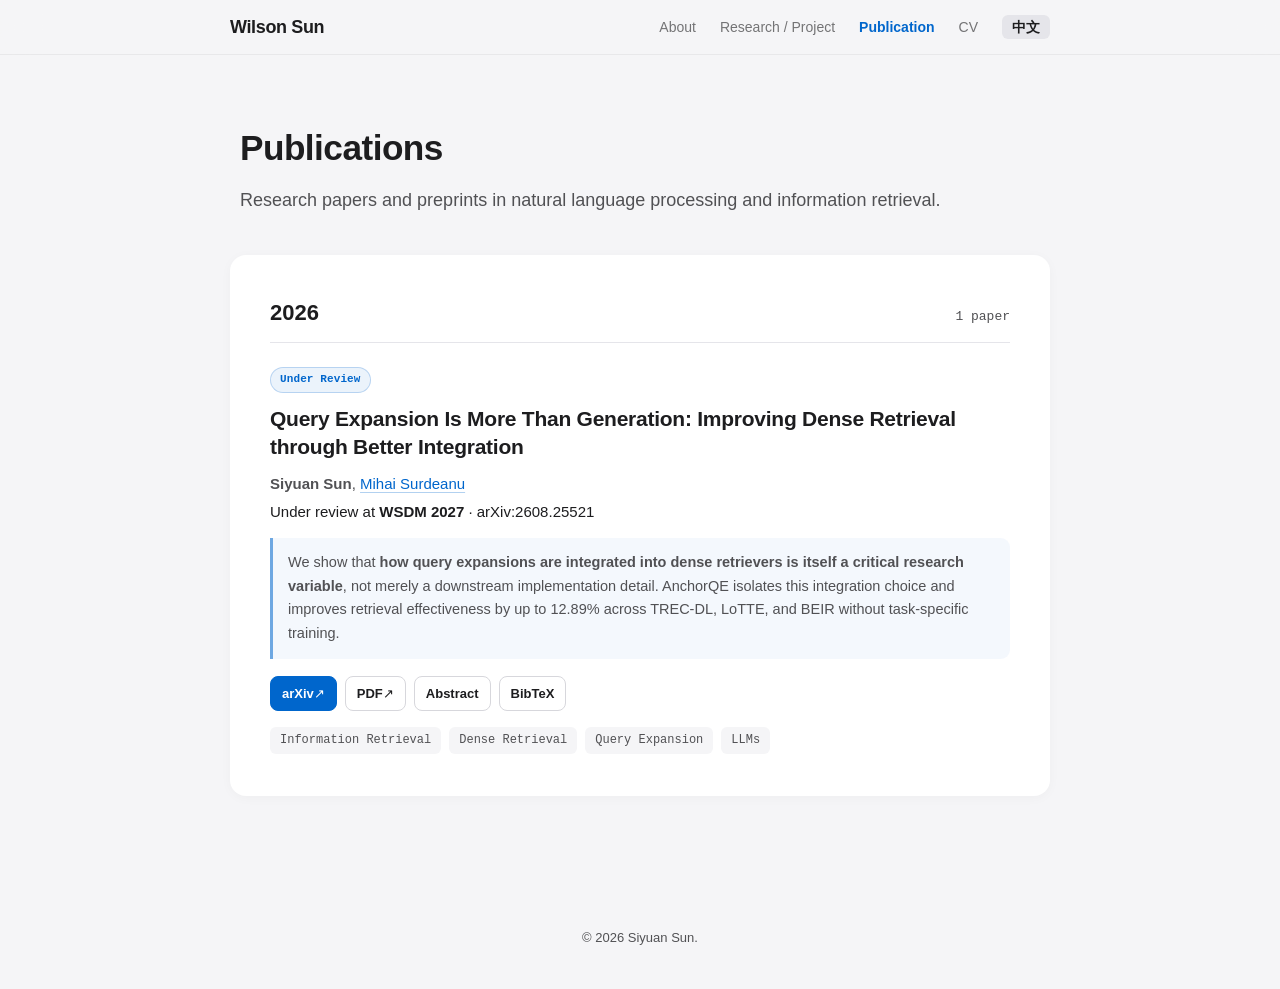
==== publications.html @ 4108d0d4 "Fix relocated asset paths and ignore local AI agent files" ====
<!DOCTYPE html>
<html lang="en">
<head>
    <meta charset="UTF-8">
    <meta name="viewport" content="width=device-width, initial-scale=1.0">
    <meta name="description" content="Publications and preprints by Siyuan (Wilson) Sun in natural language processing and information retrieval.">
    <title>Wilson Sun - Publications</title>
    <link rel="stylesheet" href="styles.css">
</head>
<body>

    <nav class="navbar">
        <div class="nav-container">
            <a href="index.html" class="logo">Wilson Sun</a>
            <ul class="nav-links">
                <li><a href="index.html"><span class="en">About</span><span class="zh">关于</span></a></li>
                <li><a href="research.html"><span class="en">Research / Project</span><span class="zh">科研与项目</span></a></li>
                <li><a href="publications.html" class="active"><span class="en">Publication</span><span class="zh">论文产出</span></a></li>
                <li><a href="assets/cv.pdf" target="_blank" rel="noopener noreferrer"><span class="en">CV</span><span class="zh">简历</span></a></li>
                <li><a href="#" id="lang-toggle" class="lang-toggle">中文</a></li>
            </ul>
        </div>
    </nav>

    <main class="container">
        <header class="academic-header publication-header">
            <h1 class="name-title">
                <span class="en">Publications</span><span class="zh">论文产出</span>
            </h1>
            <p class="affiliation">
                <span class="en">Research papers and preprints in natural language processing and information retrieval.</span>
                <span class="zh">自然语言处理与信息检索方向的研究论文与预印本。</span>
            </p>
        </header>

        <section class="content-block publication-section" aria-labelledby="publications-2026">
            <h2 class="block-title publication-year-title" id="publications-2026">
                <span>2026</span>
                <span class="publication-count">
                    <span class="en">1 paper</span><span class="zh">1 篇论文</span>
                </span>
            </h2>

            <div class="block-content publication-list">
                <article class="publication-entry">
                    <div class="publication-badges" aria-label="Publication status">
                        <span class="publication-badge publication-badge-review">
                            <span class="en">Under Review</span><span class="zh">审稿中</span>
                        </span>
                    </div>

                    <h3 class="publication-title">
                        <a href="https://arxiv.org/abs/2608.25521" target="_blank" rel="noopener noreferrer">
                            Query Expansion Is More Than Generation: Improving Dense Retrieval through Better Integration
                        </a>
                    </h3>

                    <p class="publication-authors">
                        <strong>Siyuan Sun</strong>,
                        <a href="https://surdeanu.cs.arizona.edu/mihai/" target="_blank" rel="noopener noreferrer">Mihai Surdeanu</a>
                    </p>

                    <p class="publication-venue">
                        <span class="en">Under review at <strong>WSDM 2027</strong> · arXiv:2608.25521</span>
                        <span class="zh">投稿至 <strong>WSDM 2027</strong>，审稿中 · arXiv:2608.25521</span>
                    </p>

                    <p class="publication-highlight">
                        <span class="en">We show that <strong>how query expansions are integrated into dense retrievers is itself a critical research variable</strong>, not merely a downstream implementation detail. AnchorQE isolates this integration choice and improves retrieval effectiveness by up to 12.89% across TREC-DL, LoTTE, and BEIR without task-specific training.</span>
                        <span class="zh">我们表明，<strong>查询扩展如何被整合进稠密检索器，本身就是一个关键的研究变量</strong>，而不仅仅是生成之后的实现细节。AnchorQE 将这一 integration choice 单独建模，在无需任务特定训练的情况下，于 TREC-DL、LoTTE 与 BEIR 上最高提升 12.89% 的检索有效性。</span>
                    </p>

                    <div class="publication-actions" aria-label="Publication resources">
                        <a class="publication-action publication-action-primary" href="https://arxiv.org/abs/2608.25521" target="_blank" rel="noopener noreferrer" aria-label="Open the arXiv abstract page">
                            arXiv <span aria-hidden="true">↗</span>
                        </a>
                        <a class="publication-action" href="https://arxiv.org/pdf/2608.25521" target="_blank" rel="noopener noreferrer" aria-label="Open the paper PDF">
                            PDF <span aria-hidden="true">↗</span>
                        </a>
                        <button class="publication-action publication-toggle" type="button" data-panel-target="abstract-anchorqe" aria-controls="abstract-anchorqe" aria-expanded="false">
                            <span class="en">Abstract</span><span class="zh">摘要</span>
                        </button>
                        <button class="publication-action publication-toggle" type="button" data-panel-target="bibtex-anchorqe" aria-controls="bibtex-anchorqe" aria-expanded="false">
                            BibTeX
                        </button>
                    </div>

                    <div class="publication-panel" id="abstract-anchorqe" hidden>
                        <h4><span class="en">Abstract</span><span class="zh">摘要</span></h4>
                        <p>
                            <span class="en">Large language models (LLMs) can generate query expansions without task-specific training, yet the same expansions often make a frozen dense retriever worse. We identify an underexplored factor: prior work has often focused on what text is generated, while how generated text is incorporated into dense retrievers has received less systematic attention. By holding generated expansions fixed, we show that performance degradation can often be attributed to the integration method itself. We introduce AnchorQE, a training-free method that separately encodes the original query and its expansion before interpolating them. The interpolation factor is estimated using an unsupervised online strategy that operates over a small part of the unlabeled test stream. Intuitively, our strategy assigns high expansion trust only when expansions are both retrieval-strong and consistent with the original query's retrieved evidence. We show that AnchorQE improves retrieval effectiveness by up to 12.89% when compared to widely-used expansion-only or text-level concatenation baselines across TREC-DL, LoTTE, and BEIR. Further, we show that our online strategy to estimate the interpolation factor outperforms a fixed weight tuned on a development partition by up to 3.81%.</span>
                            <span class="zh">大语言模型（LLM）无需任务特定训练即可生成查询扩展，但相同的扩展文本往往会降低冻结稠密检索器的效果。我们指出了一个尚未被充分研究的因素：既有工作通常关注生成了什么文本，而对生成文本如何接入稠密检索器缺少系统性分析。通过固定生成的扩展内容，我们发现性能下降往往源于整合方式本身。为此，我们提出 AnchorQE：一种无需训练的方法，先分别编码原始查询与扩展，再对二者进行插值。插值系数由无监督在线策略估计，该策略仅使用一小部分无标签测试流；只有当扩展既具备较强检索能力，又与原始查询检索到的证据一致时，系统才会赋予其较高权重。与常用的仅扩展输入或文本级拼接基线相比，AnchorQE 在 TREC-DL、LoTTE 和 BEIR 上的检索有效性最高提升 12.89%；其在线权重估计策略也比在开发集上调优的固定权重最高提升 3.81%。</span>
                        </p>
                    </div>

                    <div class="publication-panel publication-bibtex-panel" id="bibtex-anchorqe" hidden>
                        <div class="publication-panel-heading">
                            <h4>BibTeX</h4>
                            <button class="copy-bibtex" type="button" data-copy-target="bibtex-anchorqe-code" aria-live="polite">
                                <span class="en">Copy</span><span class="zh">复制</span>
                            </button>
                        </div>
                        <pre><code id="bibtex-anchorqe-code">@misc{sun2026queryexpansion,
  title         = {Query Expansion Is More Than Generation: Improving Dense Retrieval through Better Integration},
  author        = {Sun, Siyuan and Surdeanu, Mihai},
  year          = {2026},
  eprint        = {2608.25521},
  archivePrefix = {arXiv},
  primaryClass  = {cs.IR},
  url           = {https://arxiv.org/abs/2608.25521}
}</code></pre>
                    </div>

                    <div class="tags publication-tags" aria-label="Research topics">
                        <span>Information Retrieval</span>
                        <span>Dense Retrieval</span>
                        <span>Query Expansion</span>
                        <span>LLMs</span>
                    </div>
                </article>
            </div>
        </section>
    </main>

    <footer class="footer"><p>© 2026 Siyuan Sun.</p></footer>
    <script src="script.js"></script>
</body>
</html>
---- styles.css ----
:root {
    --bg-color: #f5f5f7;
    --text-primary: #1d1d1f;
    --text-secondary: #515154;
    --accent-blue: #0066cc;
    --card-bg: #ffffff;
    --font-stack: -apple-system, BlinkMacSystemFont, "SF Pro Text", "Segoe UI", Roboto, Helvetica, Arial, sans-serif;
}

* { margin: 0; padding: 0; box-sizing: border-box; }

body {
    font-family: var(--font-stack);
    background-color: var(--bg-color);
    color: var(--text-primary);
    line-height: 1.6;
    font-weight: 400;
    -webkit-font-smoothing: antialiased;
}

/* 导航栏 */
.navbar {
    position: fixed; top: 0; width: 100%;
    background: rgba(245, 245, 247, 0.8);
    backdrop-filter: saturate(180%) blur(20px);
    -webkit-backdrop-filter: saturate(180%) blur(20px);
    border-bottom: 1px solid rgba(0, 0, 0, 0.05);
    z-index: 1000;
}
.nav-container {
    max-width: 860px;
    margin: 0 auto; padding: 0 20px;
    height: 54px; display: flex; justify-content: space-between; align-items: center;
}
.logo { text-decoration: none; color: var(--text-primary); font-weight: 600; font-size: 18px; letter-spacing: -0.02em;}
.nav-links { list-style: none; display: flex; gap: 24px; align-items: center; }
.nav-links a { text-decoration: none; color: var(--text-primary); font-size: 14px; opacity: 0.6; transition: all 0.2s; }
.nav-links a:hover { opacity: 1; }

/* 当前页面的导航高亮 */
.nav-links a.active {
    opacity: 1;
    font-weight: 600;
    color: var(--accent-blue);
}

.container { max-width: 860px; margin: 0 auto; padding: 120px 20px 60px; }

/* 学术表头 */
.academic-header { margin-bottom: 40px; padding: 0 10px; }
.name-title { font-size: 42px; font-weight: 700; letter-spacing: -0.015em; margin-bottom: 8px; }
.affiliation { font-size: 18px; color: var(--text-secondary); margin-bottom: 16px; }
.quick-links { font-size: 15px; color: var(--text-secondary); }
.quick-links a { color: var(--accent-blue); text-decoration: none; margin: 0 4px; }
.quick-links a:hover { text-decoration: underline; }

/* 等宽内容块 */
.content-block {
    background-color: var(--card-bg);
    border-radius: 16px; padding: 40px; margin-bottom: 32px;
    box-shadow: 0 2px 12px rgba(0,0,0,0.03); width: 100%;
}
/* 修改后的超链接样式 */
.content-block a { 
    color: var(--accent-blue); 
    text-decoration: underline; /* 默认显示下划线，明确告知这是链接 */
    text-decoration-color: rgba(0, 102, 204, 0.3); /* 降低下划线透明度，不喧宾夺主 */
    text-underline-offset: 3px; /* 让下划线稍微往下沉，避免切断英文字母的尾巴 (如 g, p, y) */
    margin: 0 4px; 
    transition: text-decoration-color 0.2s ease; /* 添加平滑过渡动画 */
}

.content-block a:hover { 
    text-decoration-color: var(--accent-blue); /* 鼠标悬停时下划线变实，增加交互反馈 */
}
.block-title { font-size: 22px; font-weight: 600; margin-bottom: 24px; border-bottom: 1px solid #e5e5ea; padding-bottom: 12px; }
.block-content p { font-size: 16px; color: var(--text-secondary); }

/* 项目与论文条目 */
/* .item { margin-bottom: 32px; } */
.item {
    margin-bottom: 28px;
    padding-bottom: 28px;
    /* 关键：在每个项目的底部画一条 1像素宽、虚线、带透明度的黑色边框 */
    border-bottom: 1px dashed rgba(0, 0, 0, 0.1); 
}
.item:last-child { margin-bottom: 0; border-bottom: none; }
.item-header { display: flex; justify-content: space-between; align-items: center; margin-bottom: 8px; }
.item-header h3 { font-size: 18px; font-weight: 600; }
.item-header h4 { font-size: 18px; font-weight: 500; margin-top: 4px}
/* 链接组内部紧凑排列 */
.item-links-group {
    display: flex;
    gap: 3px; /* 控制 [Report] 和 [Code] 之间的精确间距 */
}

/* 移除之前可能存在的 margin-left */
.item-link {
    font-size: 14px;
    color: var(--accent-blue);
    opacity: 0.87;
    text-decoration: none !important;
    margin: 0; /* 清除默认边距 */
}
.item-link:hover { opacity: 1; text-decoration: none !important; }
.item-desc { margin-bottom: 12px !important; }

.sub-task {
    margin-left: 20px;
    padding-left: 20px;
    border-left: 2px solid #e5e5ea;
    margin-top: 15px;
}

.tags { display: flex; flex-wrap: wrap; gap: 8px; }
.tags span { background-color: var(--bg-color); color: var(--text-secondary); padding: 4px 10px; border-radius: 6px; font-size: 12px; font-family: monospace; }

.paper-title { font-size: 17px; font-weight: 600; margin-bottom: 6px; }
.paper-authors { font-size: 15px; color: var(--text-secondary); margin-bottom: 4px; }
.paper-venue { font-size: 15px; font-weight: 500; color: #1d1d1f; margin-bottom: 8px; }
.paper-links a { font-size: 14px; color: var(--accent-blue); text-decoration: none; margin-right: 12px; }
.paper-links a:hover { text-decoration: underline; }

.footer { text-align: center; padding: 40px 20px; font-size: 13px; color: var(--text-secondary); }

/* Outline profile icons above the copyright */
.footer-links {
    display: flex;
    justify-content: center;
    align-items: center;
    flex-wrap: wrap;
    gap: 12px;
    margin-bottom: 18px;
}

.footer-links .footer-icon {
    display: inline-flex;
    align-items: center;
    justify-content: center;
    flex: 0 0 44px;
    width: 44px;
    height: 44px;
    margin: 0;
    padding: 0;
    border: 1px solid #d1d1d6;
    border-radius: 12px;
    background: transparent;
    color: #6e6e73;
    line-height: 1;
    text-decoration: none;
    -webkit-tap-highlight-color: transparent;
    transition: color 0.18s ease, border-color 0.18s ease,
                background-color 0.18s ease, transform 0.18s ease;
}

.footer-icon svg {
    display: block;
    flex: none;
    width: 22px;
    height: 22px;
}

@media (hover: hover) {
    .footer-links .footer-icon:hover {
        color: var(--text-primary);
        border-color: #aaaab0;
        background: rgba(29, 29, 31, 0.035);
        transform: translateY(-1px);
    }
}

.footer-links .footer-icon:focus-visible {
    color: var(--text-primary);
    border-color: #aaaab0;
    outline: 2px solid var(--text-secondary);
    outline-offset: 4px;
}

.footer-links .footer-icon:active {
    background: rgba(29, 29, 31, 0.065);
    transform: translateY(0);
}

@media (prefers-reduced-motion: reduce) {
    .footer-links .footer-icon {
        transition: none;
    }

    .footer-links .footer-icon:hover {
        transform: none;
    }
}


/* =========================================
   双语切换逻辑 (默认显示英文 EN)
   ========================================= */
.zh { display: none; } /* 默认隐藏中文 */

/* 当 body 拥有 lang-zh 类时，反转显示逻辑 */
body.lang-zh .en { display: none; }
body.lang-zh .zh { display: inline; }

.lang-toggle { 
    font-weight: 600 !important; 
    color: var(--text-primary) !important; 
    background: #e5e5ea; padding: 4px 10px; border-radius: 6px; opacity: 1 !important;
}
.lang-toggle:hover { background: #d1d1d6; }

.zh, .en { animation: textFadeIn 0.3s ease forwards; }
@keyframes textFadeIn {
    0% { opacity: 0; transform: translateY(2px); }
    100% { opacity: 1; transform: translateY(0); }
}

/* 仅在移动端屏幕（宽度 <= 768px）生效，桌面端保持原样 */
/* 仅在移动端屏幕（宽度 <= 768px）生效，桌面端保持原样 */
@media (max-width: 768px) {
    /* 1. 重新调整主容器，分上下两层布局 */
    .nav-container {
        position: relative;      /* 核心：为语言按钮的绝对定位提供参考系 */
        display: flex;
        flex-direction: column;  /* 垂直排布：Logo在上，菜单在下 */
        height: auto;
        padding: 12px 20px;
    }

    /* 2. 第一行：Logo 靠左显示 */
    .logo {
        align-self: flex-start;  
    }

    /* 3. 第二行：导航菜单居中显示 */
    .nav-links {
        width: 100%;
        display: flex;
        justify-content: center; /* 核心：让所有导航链接居中对齐 */
        flex-wrap: wrap;         /* 如果屏幕太窄允许换行，以免拥挤 */
        gap: 16px;
        padding-top: 16px;       /* 与第一行的 Logo 拉开呼吸感间距 */
    }

    /* 4. 第一行右侧：将“中文/En”按钮提取到右上角 */
    /* 由于它是 <ul> 里的最后一个 <li>，我们可以通过 :last-child 选中它 */
    .nav-links li:last-child {
        position: absolute;
        top: 12px;               /* 与 .nav-container 的 top padding 保持一致 */
        right: 20px;             /* 与 .nav-container 的 right padding 保持一致 */
        margin: 0;
    }
}

/* --- 个人信息区域布局 --- */
.header-flex {
    display: flex;
    align-items: center; /* 垂直居中对齐 */
    gap: 40px;           /* 照片和文字之间的间距 */
    margin-bottom: 40px;
}

/* --- 圆角矩形照片样式 --- */
.profile-photo img {
    width: 180px;         /* 宽度：学术主页建议 160px - 200px 之间 */
    height: 180px;        /* 高度：设为相同则为正方形，不同则为长方形 */
    object-fit: cover;    /* 核心属性：确保图片裁切时不拉伸变形 */
    
    /* 风格关键：圆角矩形 */
    border-radius: 16px;  /* 16px 的圆角看起来非常现代且稳重 */
    
    /* 装饰效果 */
    box-shadow: 0 4px 20px rgba(0, 0, 0, 0.08); /* 柔和的阴影 */
    border: 1px solid rgba(0, 0, 0, 0.05);      /* 极淡的边框，防止白底照片消失 */
    transition: transform 0.3s ease;            /* 鼠标悬停动画（可选） */
}

/* 鼠标悬停时微动，增加交互感 */
.profile-photo img:hover {
    transform: translateY(-5px);
}

/* --- 文字内容微调 --- */
.header-text {
    flex: 1;
}

.name-title {
    margin-top: 0;
    margin-bottom: 10px;
    font-size: 2.2rem;
}

.affiliation {
    margin-bottom: 15px;
    line-height: 1.6;
}

/* --- 移动端响应式适配 --- */
@media (max-width: 768px) {
    .header-flex {
        flex-direction: column; /* 手机端改为上下排列 */
        text-align: center;      /* 文字居中 */
        gap: 20px;
    }

    .profile-photo img {
        width: 150px;           /* 手机端稍微缩小照片 */
        height: 150px;
    }
}

/* =========================================
   时间线 / 经历列表布局 (终极 CSS Grid 强力对齐版)
   ========================================= */
.timeline-item {
    margin-bottom: 28px;
    padding-bottom: 28px;
    border-bottom: 1px dashed rgba(0, 0, 0, 0.1);
}

.timeline-item:last-child {
    margin-bottom: 0;
    padding-bottom: 0;
    border-bottom: none;
}

/* 核心：使用 Grid 布局，强制分为左右两列 */
.timeline-row {
    display: grid;
    /* 1fr 代表左侧占满剩余空间，auto 代表右侧仅根据内容自适应宽度 */
    grid-template-columns: 1fr auto; 
    column-gap: 20px;      /* 左右两列的间距，防止文字贴在一起 */
    align-items: baseline; /* 保证左右两边的文字在同一条水平线上 */
}

/* 第一行的间距 */
.timeline-header {
    margin-bottom: 4px; 
}

/* 第二行的间距 */
.timeline-sub {
    margin-bottom: 12px; 
}

/* --- 文字样式定义 --- */
.timeline-title {
    font-size: 18px;
    font-weight: 600;
    color: var(--text-primary);
    margin: 0;
}

.timeline-org {
    font-size: 16px;
    font-weight: 500;
    color: var(--accent-blue);
    margin: 0;
}

/* 时间和地点统一样式，被 Grid 强制锁定在右侧 */
.timeline-date, .timeline-location {
    font-size: 14px;
    color: var(--text-secondary);
    font-family: monospace;
    text-align: right;
    white-space: nowrap; /* 强制不换行 */
}

.timeline-details {
    list-style-type: disc;
    padding-left: 20px;
    margin: 0;
}

.timeline-details li {
    font-size: 15px;
    color: var(--text-secondary);
    margin-bottom: 6px;
    line-height: 1.6;
}

/* 移动端响应式适配 */
@media (max-width: 600px) {
    .timeline-row {
        grid-template-columns: 1fr; /* 手机端变成单列 */
        row-gap: 4px; /* 上下间距 */
    }
    .timeline-date, .timeline-location {
        text-align: left; /* 手机端时间地点靠左 */
        font-size: 13px;
        color: #8e8e93; /* 手机端颜色稍微调淡一点，区分层级 */
    }
    .timeline-sub {
        margin-top: 8px;
    }
}
/* =========================================
   Publications page
   ========================================= */
.publication-header .affiliation {
    max-width: 720px;
}

.publication-year-title {
    display: flex;
    justify-content: space-between;
    align-items: baseline;
    gap: 20px;
}

.publication-count {
    color: var(--text-secondary);
    font-family: monospace;
    font-size: 13px;
    font-weight: 400;
    white-space: nowrap;
}

.publication-list {
    width: 100%;
}

.publication-entry {
    padding-bottom: 2px;
}

.publication-badges {
    display: flex;
    flex-wrap: wrap;
    gap: 8px;
    margin-bottom: 12px;
}

.publication-badge {
    display: inline-flex;
    align-items: center;
    min-height: 25px;
    padding: 3px 9px;
    border: 1px solid #e1e1e6;
    border-radius: 999px;
    background: var(--bg-color);
    color: var(--text-secondary);
    font-family: monospace;
    font-size: 11px;
    font-weight: 600;
    letter-spacing: 0.01em;
}

.publication-badge-review {
    border-color: rgba(0, 102, 204, 0.22);
    background: rgba(0, 102, 204, 0.08);
    color: var(--accent-blue);
}

.publication-title {
    max-width: 740px;
    margin: 0 0 10px;
    font-size: 21px;
    font-weight: 650;
    letter-spacing: -0.012em;
    line-height: 1.35;
}

.content-block .publication-title a {
    margin: 0;
    color: var(--text-primary);
    text-decoration: none;
}

.content-block .publication-title a:hover {
    color: var(--accent-blue);
    text-decoration: underline;
    text-decoration-color: rgba(0, 102, 204, 0.35);
    text-underline-offset: 4px;
}

.block-content .publication-authors {
    margin-bottom: 4px;
    color: var(--text-secondary);
    font-size: 15px;
}

.content-block .publication-authors a {
    margin: 0;
}

.block-content .publication-venue {
    margin-bottom: 14px;
    color: var(--text-primary);
    font-size: 15px;
    font-weight: 500;
}

.block-content .publication-highlight {
    margin: 0;
    padding: 13px 15px;
    border-left: 3px solid rgba(0, 102, 204, 0.55);
    border-radius: 0 9px 9px 0;
    background: rgba(0, 102, 204, 0.045);
    color: var(--text-secondary);
    font-size: 14.5px;
    line-height: 1.65;
}

.publication-actions {
    display: flex;
    flex-wrap: wrap;
    gap: 8px;
    margin-top: 17px;
}

.content-block .publication-action,
.publication-action {
    appearance: none;
    display: inline-flex;
    align-items: center;
    justify-content: center;
    min-height: 35px;
    margin: 0;
    padding: 7px 11px;
    border: 1px solid #d7d7dc;
    border-radius: 8px;
    background: #ffffff;
    color: var(--text-primary);
    font-family: var(--font-stack);
    font-size: 13px;
    font-weight: 550;
    line-height: 1;
    text-decoration: none;
    text-decoration-color: transparent;
    cursor: pointer;
    transition: border-color 0.18s ease, background-color 0.18s ease, color 0.18s ease, transform 0.18s ease;
}

.content-block .publication-action:hover,
.publication-action:hover {
    border-color: #b8b8bd;
    background: var(--bg-color);
    color: var(--accent-blue);
    text-decoration: none;
    transform: translateY(-1px);
}

.content-block .publication-action-primary {
    border-color: var(--accent-blue);
    background: var(--accent-blue);
    color: #ffffff;
}

.content-block .publication-action-primary:hover {
    border-color: #0055ad;
    background: #0055ad;
    color: #ffffff;
}

.publication-toggle[aria-expanded="true"] {
    border-color: rgba(0, 102, 204, 0.45);
    background: rgba(0, 102, 204, 0.08);
    color: var(--accent-blue);
}

.publication-panel {
    margin-top: 14px;
    padding: 18px;
    border: 1px solid #e3e3e8;
    border-radius: 11px;
    background: var(--bg-color);
}

.publication-panel[hidden] {
    display: none !important;
}

.publication-panel h4 {
    margin-bottom: 8px;
    color: var(--text-primary);
    font-size: 15px;
    font-weight: 650;
}

.block-content .publication-panel p {
    color: var(--text-secondary);
    font-size: 14px;
    line-height: 1.72;
}

.publication-panel-heading {
    display: flex;
    align-items: center;
    justify-content: space-between;
    gap: 16px;
    margin-bottom: 10px;
}

.publication-panel-heading h4 {
    margin-bottom: 0;
}

.copy-bibtex {
    appearance: none;
    min-width: 64px;
    padding: 5px 9px;
    border: 1px solid #d1d1d6;
    border-radius: 7px;
    background: #ffffff;
    color: var(--text-primary);
    font-family: var(--font-stack);
    font-size: 12px;
    font-weight: 550;
    cursor: pointer;
    transition: border-color 0.18s ease, color 0.18s ease, background-color 0.18s ease;
}

.copy-bibtex:hover {
    border-color: var(--accent-blue);
    color: var(--accent-blue);
    background: rgba(0, 102, 204, 0.04);
}

.publication-bibtex-panel pre {
    max-width: 100%;
    overflow-x: auto;
    padding: 15px;
    border: 1px solid rgba(0, 0, 0, 0.06);
    border-radius: 8px;
    background: #ffffff;
    color: var(--text-primary);
    font-family: ui-monospace, SFMono-Regular, Menlo, Monaco, Consolas, "Liberation Mono", monospace;
    font-size: 12.5px;
    line-height: 1.6;
    white-space: pre;
}

.publication-tags {
    margin-top: 16px;
}

@media (max-width: 600px) {
    .publication-section {
        padding: 26px 20px;
    }

    .publication-year-title {
        gap: 12px;
    }

    .publication-title {
        font-size: 18px;
    }

    .block-content .publication-highlight {
        padding: 12px 13px;
        font-size: 14px;
    }

    .publication-actions {
        display: grid;
        grid-template-columns: repeat(2, minmax(0, 1fr));
    }

    .content-block .publication-action,
    .publication-action {
        width: 100%;
        min-height: 38px;
    }

    .publication-panel {
        padding: 15px;
    }

    .publication-bibtex-panel pre {
        font-size: 11.5px;
    }
}
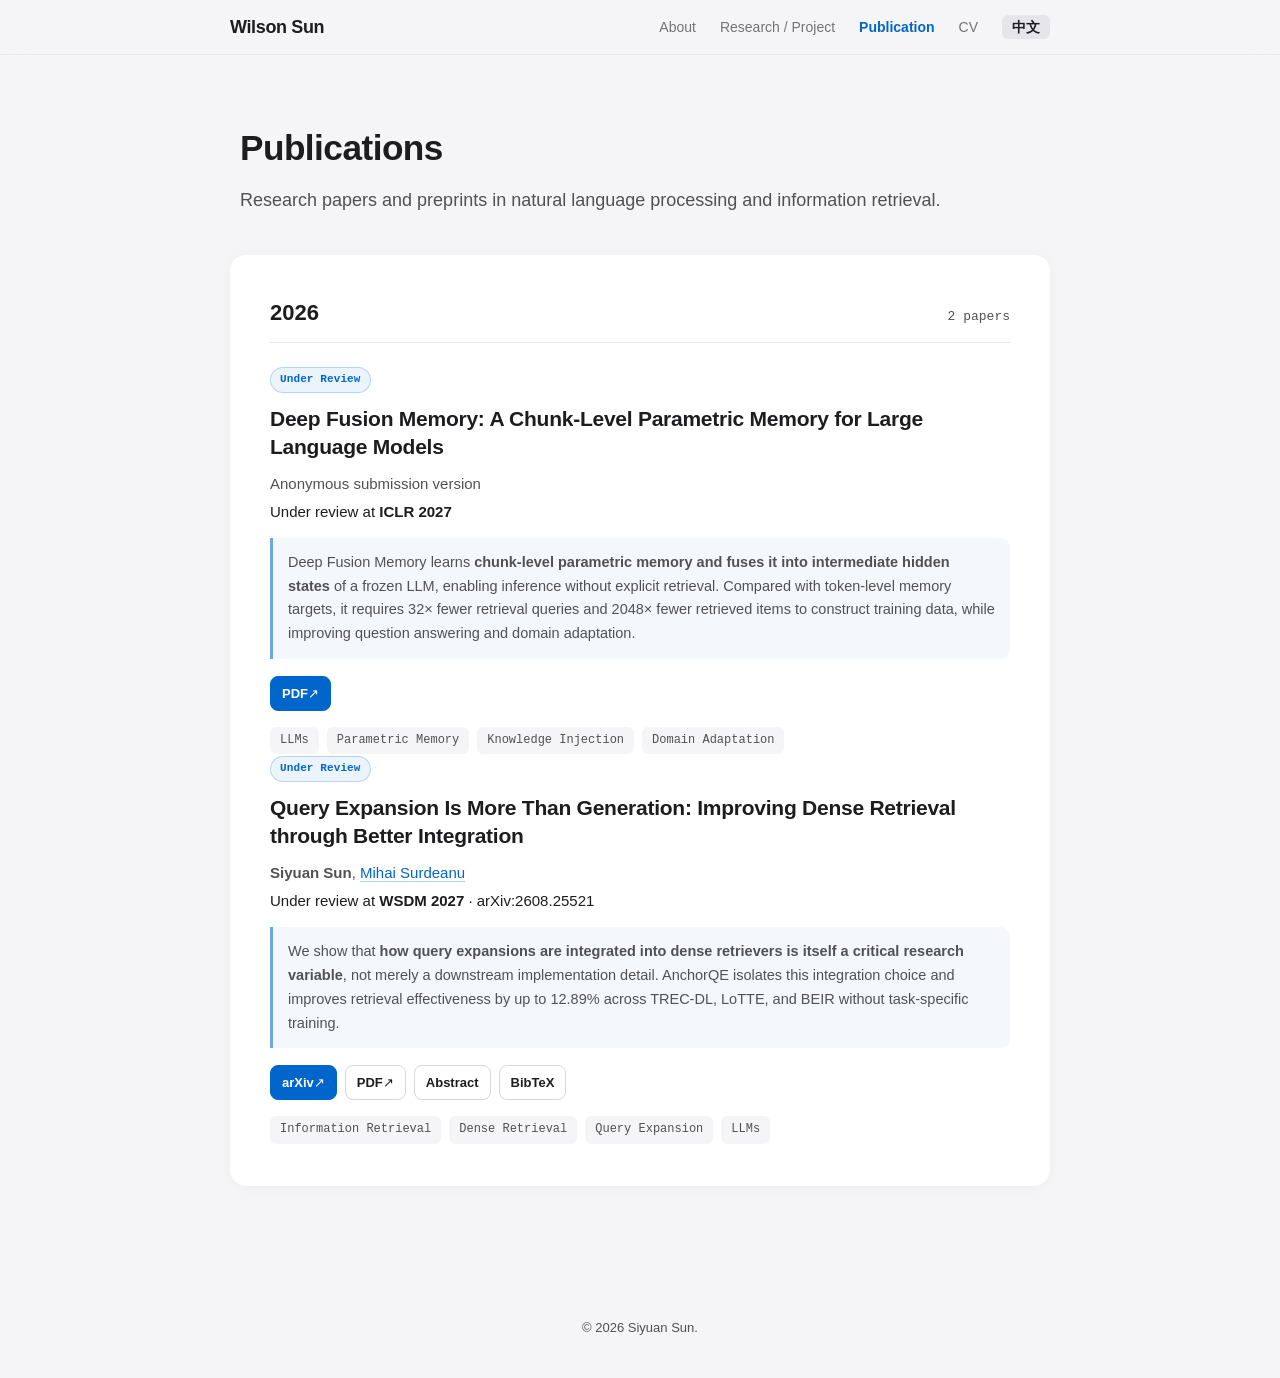
==== commit 473ccccd: "Add Deep Fusion Memory ICLR submission to publications" ====
--- a/publications.html
+++ b/publications.html
@@ -37,11 +37,53 @@
             <h2 class="block-title publication-year-title" id="publications-2026">
                 <span>2026</span>
                 <span class="publication-count">
-                    <span class="en">1 paper</span><span class="zh">1 篇论文</span>
+                    <span class="en">2 papers</span><span class="zh">2 篇论文</span>
                 </span>
             </h2>
 
             <div class="block-content publication-list">
+                <article class="publication-entry">
+                    <div class="publication-badges" aria-label="Publication status">
+                        <span class="publication-badge publication-badge-review">
+                            <span class="en">Under Review</span><span class="zh">审稿中</span>
+                        </span>
+                    </div>
+
+                    <h3 class="publication-title">
+                        <a href="assets/19306.pdf" target="_blank" rel="noopener noreferrer">
+                            Deep Fusion Memory: A Chunk-Level Parametric Memory for Large Language Models
+                        </a>
+                    </h3>
+
+                    <p class="publication-authors">
+                        <span class="en">Anonymous submission version</span>
+                        <span class="zh">匿名投稿版本</span>
+                    </p>
+
+                    <p class="publication-venue">
+                        <span class="en">Under review at <strong>ICLR 2027</strong></span>
+                        <span class="zh">投稿至 <strong>ICLR 2027</strong>，审稿中</span>
+                    </p>
+
+                    <p class="publication-highlight">
+                        <span class="en">Deep Fusion Memory learns <strong>chunk-level parametric memory and fuses it into intermediate hidden states</strong> of a frozen LLM, enabling inference without explicit retrieval. Compared with token-level memory targets, it requires 32× fewer retrieval queries and 2048× fewer retrieved items to construct training data, while improving question answering and domain adaptation.</span>
+                        <span class="zh">Deep Fusion Memory 学习<strong>块级参数化记忆，并将其融合到冻结大语言模型的中间隐状态</strong>，推理时无需显式检索。相比基于 token 级记忆目标的方法，构建训练数据所需的检索查询次数降至 1/32、检索条目数降至 1/2048，同时提升问答与领域适应效果。</span>
+                    </p>
+
+                    <div class="publication-actions" aria-label="Publication resources">
+                        <a class="publication-action publication-action-primary" href="assets/19306.pdf" target="_blank" rel="noopener noreferrer" aria-label="Open the anonymous submission PDF">
+                            PDF <span aria-hidden="true">↗</span>
+                        </a>
+                    </div>
+
+                    <div class="tags publication-tags" aria-label="Research topics">
+                        <span>LLMs</span>
+                        <span>Parametric Memory</span>
+                        <span>Knowledge Injection</span>
+                        <span>Domain Adaptation</span>
+                    </div>
+                </article>
+
                 <article class="publication-entry">
                     <div class="publication-badges" aria-label="Publication status">
                         <span class="publication-badge publication-badge-review">
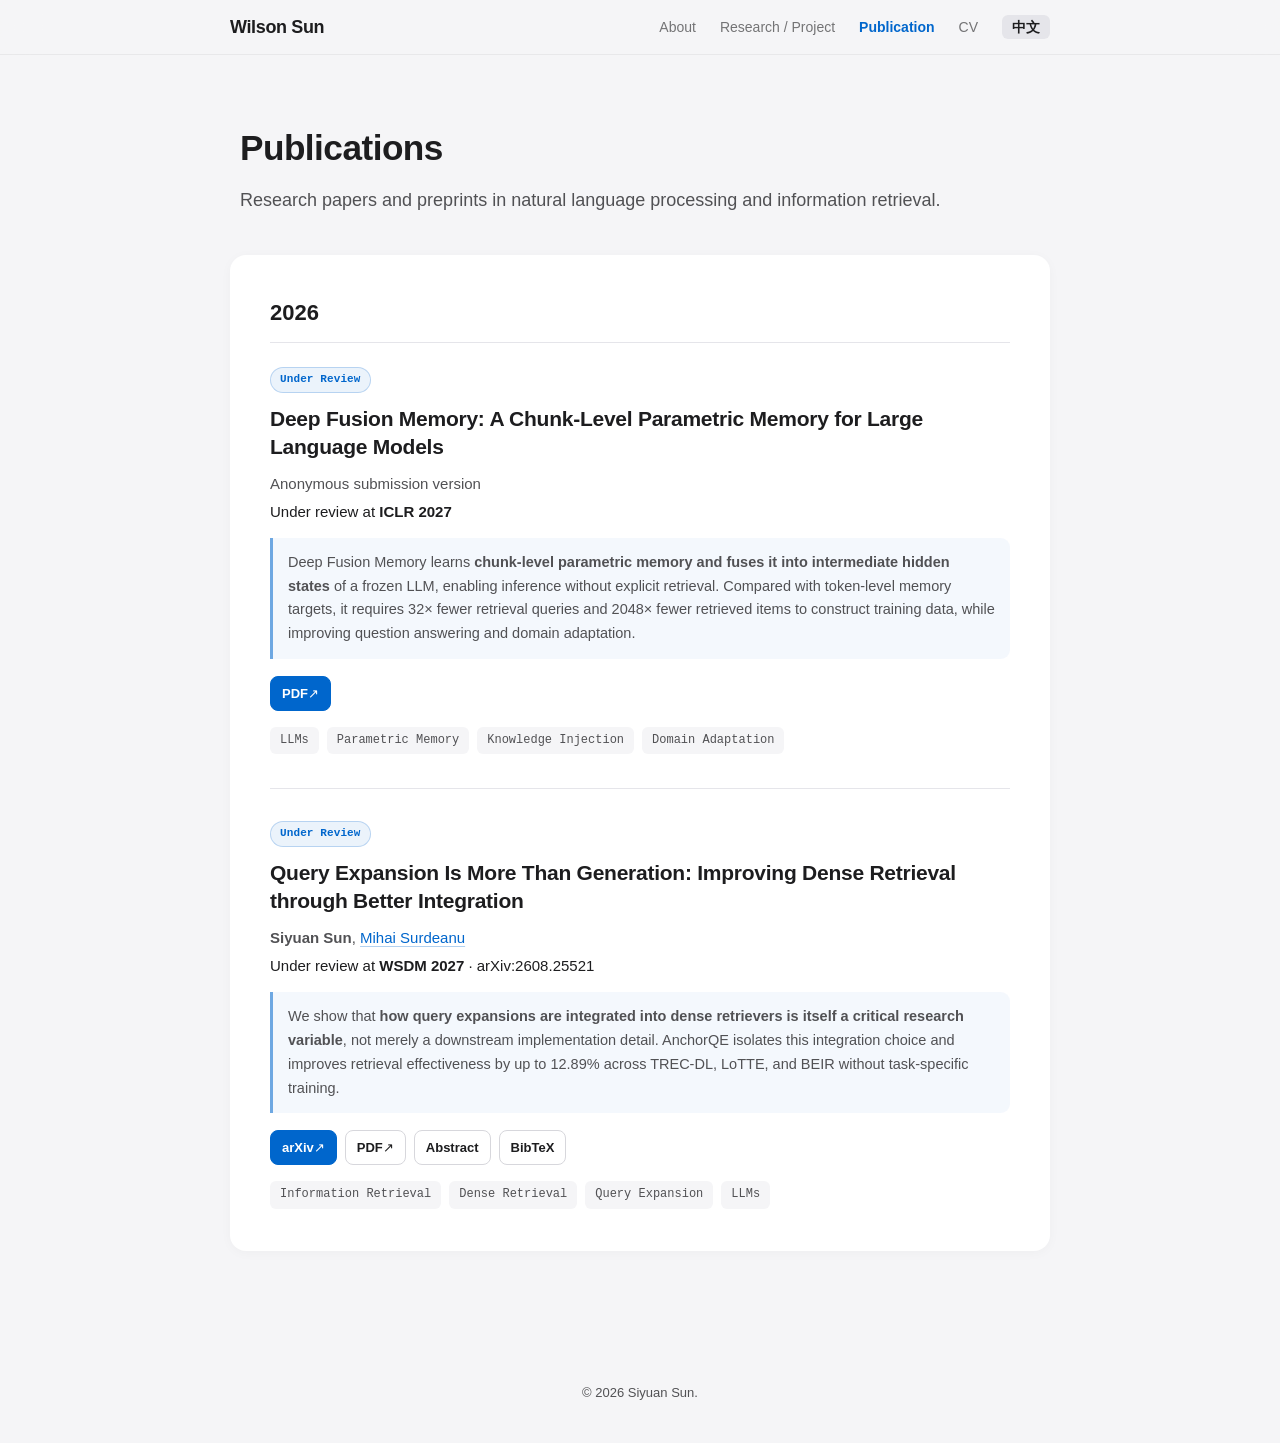
==== commit 747b9131: "Separate publication entries and remove annual paper count" ====
--- a/publications.html
+++ b/publications.html
@@ -36,9 +36,6 @@
         <section class="content-block publication-section" aria-labelledby="publications-2026">
             <h2 class="block-title publication-year-title" id="publications-2026">
                 <span>2026</span>
-                <span class="publication-count">
-                    <span class="en">2 papers</span><span class="zh">2 篇论文</span>
-                </span>
             </h2>
 
             <div class="block-content publication-list">
--- a/styles.css
+++ b/styles.css
@@ -409,20 +409,18 @@
     gap: 20px;
 }
 
-.publication-count {
-    color: var(--text-secondary);
-    font-family: monospace;
-    font-size: 13px;
-    font-weight: 400;
-    white-space: nowrap;
-}
-
 .publication-list {
     width: 100%;
 }
 
 .publication-entry {
     padding-bottom: 2px;
+}
+
+.publication-entry + .publication-entry {
+    margin-top: 32px;
+    padding-top: 32px;
+    border-top: 1px solid #e5e5ea;
 }
 
 .publication-badges {
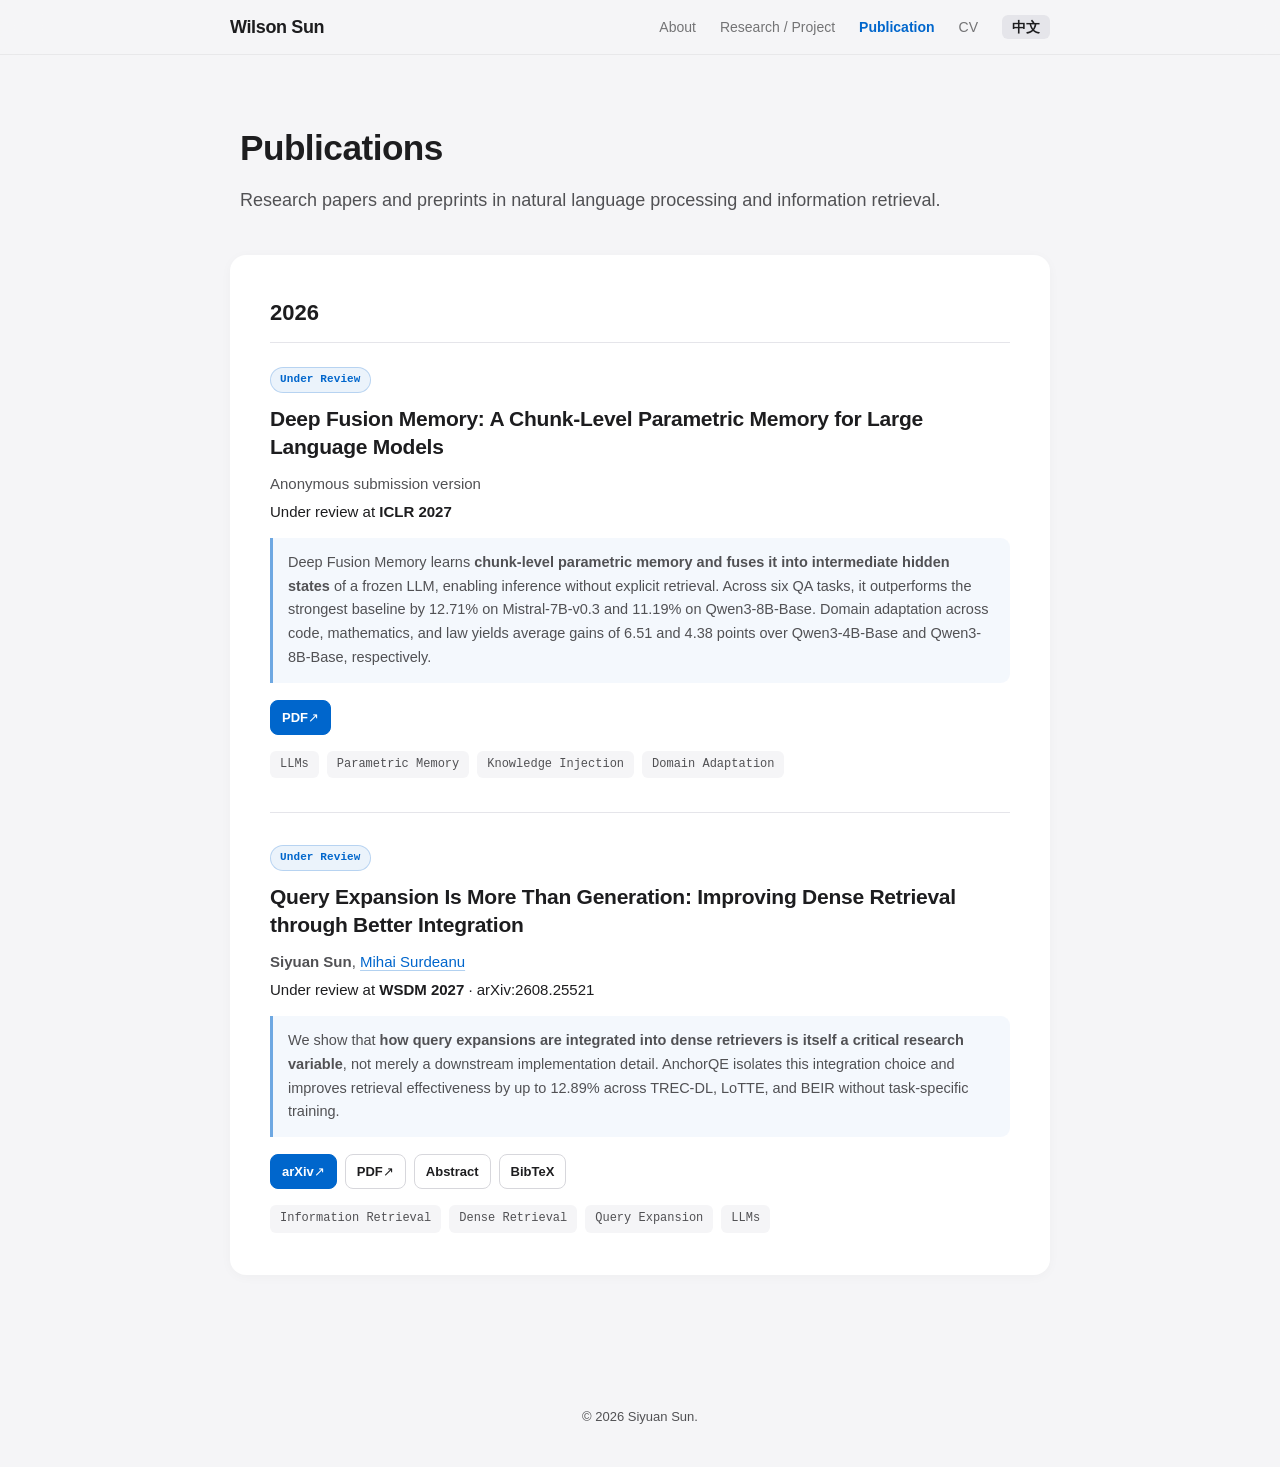
==== commit 07522cfe: "Emphasize Deep Fusion Memory performance gains" ====
--- a/publications.html
+++ b/publications.html
@@ -63,8 +63,8 @@
                     </p>
 
                     <p class="publication-highlight">
-                        <span class="en">Deep Fusion Memory learns <strong>chunk-level parametric memory and fuses it into intermediate hidden states</strong> of a frozen LLM, enabling inference without explicit retrieval. Compared with token-level memory targets, it requires 32× fewer retrieval queries and 2048× fewer retrieved items to construct training data, while improving question answering and domain adaptation.</span>
-                        <span class="zh">Deep Fusion Memory 学习<strong>块级参数化记忆，并将其融合到冻结大语言模型的中间隐状态</strong>，推理时无需显式检索。相比基于 token 级记忆目标的方法，构建训练数据所需的检索查询次数降至 1/32、检索条目数降至 1/2048，同时提升问答与领域适应效果。</span>
+                        <span class="en">Deep Fusion Memory learns <strong>chunk-level parametric memory and fuses it into intermediate hidden states</strong> of a frozen LLM, enabling inference without explicit retrieval. Across six QA tasks, it outperforms the strongest baseline by 12.71% on Mistral-7B-v0.3 and 11.19% on Qwen3-8B-Base. Domain adaptation across code, mathematics, and law yields average gains of 6.51 and 4.38 points over Qwen3-4B-Base and Qwen3-8B-Base, respectively.</span>
+                        <span class="zh">Deep Fusion Memory 学习<strong>块级参数化记忆，并将其融合到冻结大语言模型的中间隐状态</strong>，推理时无需显式检索。在六项问答任务上，相较最强基线，Mistral-7B-v0.3 和 Qwen3-8B-Base 的性能分别提升 12.71% 和 11.19%；在代码、数学与法律领域适应任务上，相较 Qwen3-4B-Base 和 Qwen3-8B-Base，平均得分分别提升 6.51 和 4.38 分。</span>
                     </p>
 
                     <div class="publication-actions" aria-label="Publication resources">
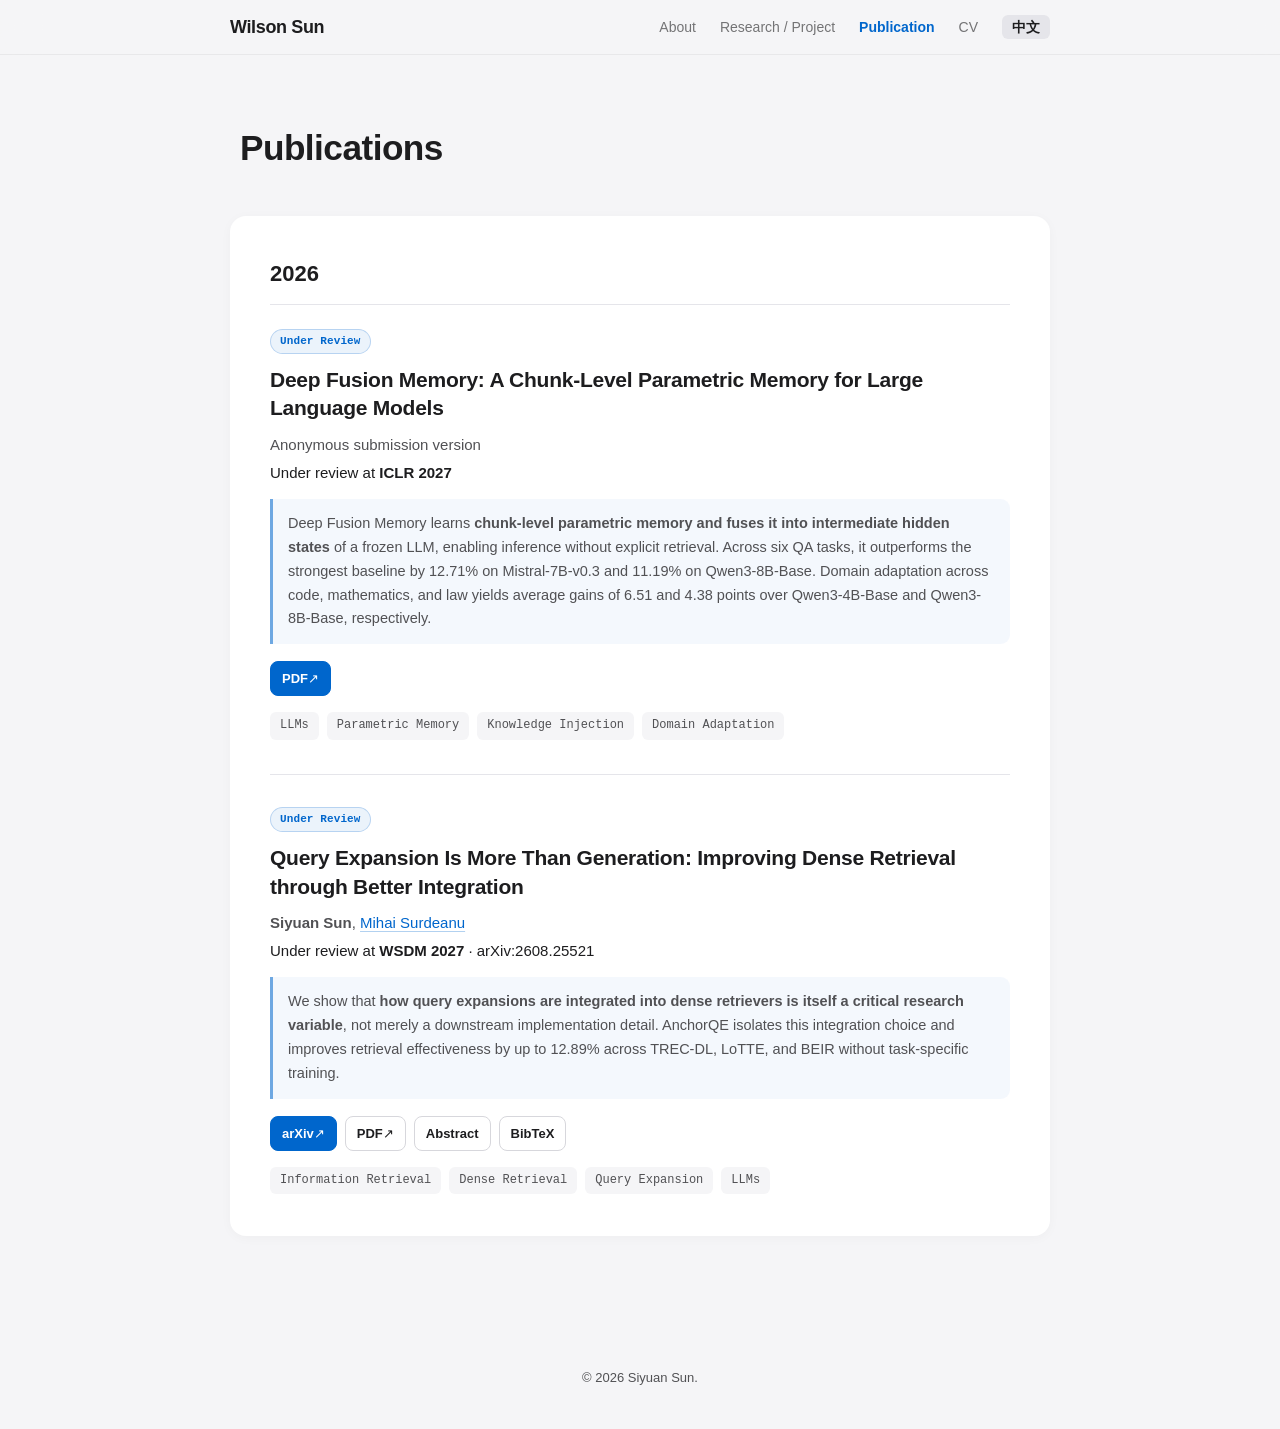
==== commit 03633141: "Remove publications page subtitle" ====
--- a/publications.html
+++ b/publications.html
@@ -27,10 +27,6 @@
             <h1 class="name-title">
                 <span class="en">Publications</span><span class="zh">论文产出</span>
             </h1>
-            <p class="affiliation">
-                <span class="en">Research papers and preprints in natural language processing and information retrieval.</span>
-                <span class="zh">自然语言处理与信息检索方向的研究论文与预印本。</span>
-            </p>
         </header>
 
         <section class="content-block publication-section" aria-labelledby="publications-2026">
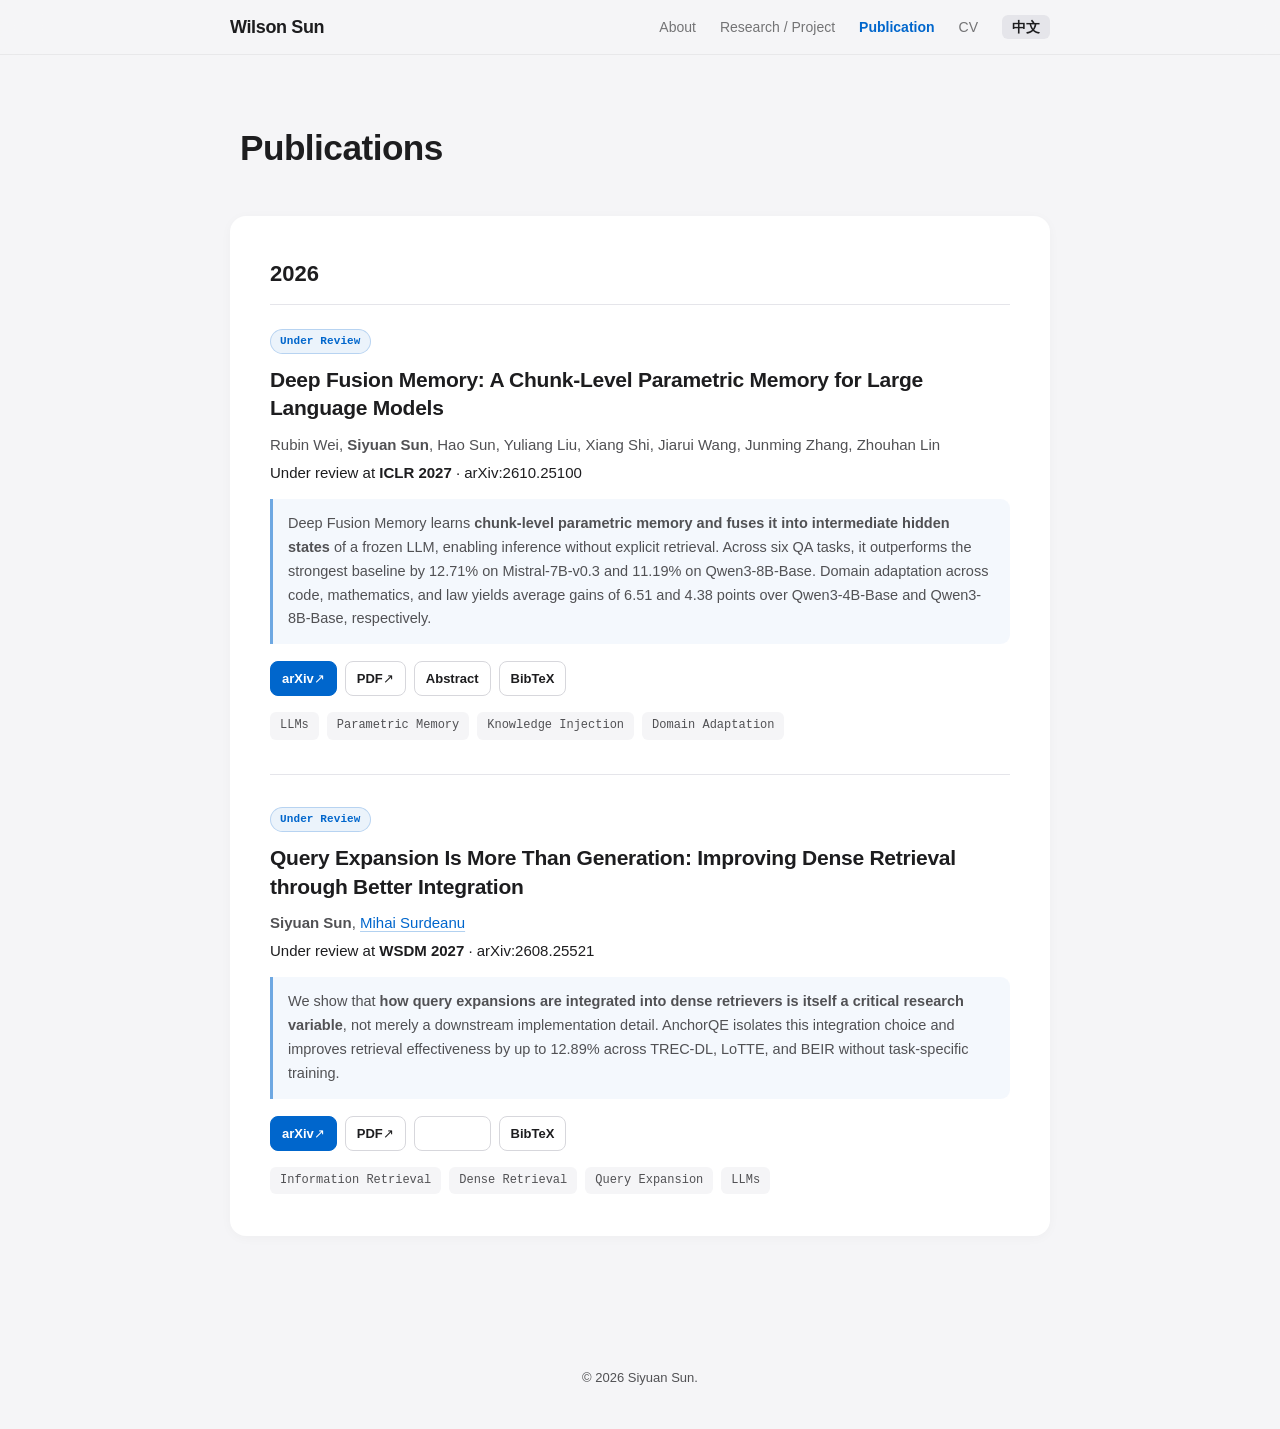
==== commit bd241535: "Add DFM arXiv details to website and bilingual CVs" ====
--- a/publications.html
+++ b/publications.html
@@ -16,7 +16,7 @@
                 <li><a href="index.html"><span class="en">About</span><span class="zh">关于</span></a></li>
                 <li><a href="research.html"><span class="en">Research / Project</span><span class="zh">科研与项目</span></a></li>
                 <li><a href="publications.html" class="active"><span class="en">Publication</span><span class="zh">论文产出</span></a></li>
-                <li><a href="assets/cv.pdf" target="_blank" rel="noopener noreferrer"><span class="en">CV</span><span class="zh">简历</span></a></li>
+                <li><a href="assets/cv.pdf" data-cv-link target="_blank" rel="noopener noreferrer"><span class="en">CV</span><span class="zh">简历</span></a></li>
                 <li><a href="#" id="lang-toggle" class="lang-toggle">中文</a></li>
             </ul>
         </div>
@@ -43,30 +43,64 @@
                     </div>
 
                     <h3 class="publication-title">
-                        <a href="assets/19306.pdf" target="_blank" rel="noopener noreferrer">
+                        <a href="https://arxiv.org/abs/2610.25100" target="_blank" rel="noopener noreferrer">
                             Deep Fusion Memory: A Chunk-Level Parametric Memory for Large Language Models
                         </a>
                     </h3>
 
                     <p class="publication-authors">
-                        <span class="en">Anonymous submission version</span>
-                        <span class="zh">匿名投稿版本</span>
+                        Rubin Wei, <strong>Siyuan Sun</strong>, Hao Sun, Yuliang Liu, Xiang Shi, Jiarui Wang, Junming Zhang, Zhouhan Lin
                     </p>
 
                     <p class="publication-venue">
-                        <span class="en">Under review at <strong>ICLR 2027</strong></span>
-                        <span class="zh">投稿至 <strong>ICLR 2027</strong>，审稿中</span>
+                        <span class="en">Under review at <strong>ICLR 2027</strong> · arXiv:2610.25100</span>
+                        <span class="zh">投稿至 <strong>ICLR 2027</strong>，审稿中 · arXiv:2610.25100</span>
                     </p>
 
                     <p class="publication-highlight">
                         <span class="en">Deep Fusion Memory learns <strong>chunk-level parametric memory and fuses it into intermediate hidden states</strong> of a frozen LLM, enabling inference without explicit retrieval. Across six QA tasks, it outperforms the strongest baseline by 12.71% on Mistral-7B-v0.3 and 11.19% on Qwen3-8B-Base. Domain adaptation across code, mathematics, and law yields average gains of 6.51 and 4.38 points over Qwen3-4B-Base and Qwen3-8B-Base, respectively.</span>
-                        <span class="zh">Deep Fusion Memory 学习<strong>块级参数化记忆，并将其融合到冻结大语言模型的中间隐状态</strong>，推理时无需显式检索。在六项问答任务上，相较最强基线，Mistral-7B-v0.3 和 Qwen3-8B-Base 的性能分别提升 12.71% 和 11.19%；在代码、数学与法律领域适应任务上，相较 Qwen3-4B-Base 和 Qwen3-8B-Base，平均得分分别提升 6.51 和 4.38 分。</span>
+                        <span class="zh">Deep Fusion Memory 学习<strong>chunk-level 参数化记忆，并将其融合到冻结大语言模型的中间隐状态</strong>，推理时无需显式检索。在六项问答任务上，相较最强基线，Mistral-7B-v0.3 和 Qwen3-8B-Base 的性能分别提升 12.71% 和 11.19%；在代码、数学与法律领域适应任务上，相较 Qwen3-4B-Base 和 Qwen3-8B-Base，平均得分分别提升 6.51 和 4.38 分。</span>
                     </p>
 
                     <div class="publication-actions" aria-label="Publication resources">
-                        <a class="publication-action publication-action-primary" href="assets/19306.pdf" target="_blank" rel="noopener noreferrer" aria-label="Open the anonymous submission PDF">
+                        <a class="publication-action publication-action-primary" href="https://arxiv.org/abs/2610.25100" target="_blank" rel="noopener noreferrer" aria-label="Open the arXiv abstract page">
+                            arXiv <span aria-hidden="true">↗</span>
+                        </a>
+                        <a class="publication-action" href="https://arxiv.org/pdf/2610.25100" target="_blank" rel="noopener noreferrer" aria-label="Open the paper PDF">
                             PDF <span aria-hidden="true">↗</span>
                         </a>
+                        <button class="publication-action publication-toggle" type="button" data-panel-target="abstract-dfm" aria-controls="abstract-dfm" aria-expanded="false">
+                            <span class="en">Abstract</span><span class="zh">摘要</span>
+                        </button>
+                        <button class="publication-action publication-toggle" type="button" data-panel-target="bibtex-dfm" aria-controls="bibtex-dfm" aria-expanded="false">
+                            BibTeX
+                        </button>
+                    </div>
+
+                    <div class="publication-panel" id="abstract-dfm" hidden>
+                        <h4><span class="en">Abstract</span><span class="zh">摘要</span></h4>
+                        <p>
+                            <span class="en">Deep Fusion Memory (DFM) equips a frozen language model with learned external knowledge while avoiding inference-time search. A causal predictor uses preceding context to produce memory vectors, supervised by offline-retrieved chunk embeddings. Tokens in a chunk share this memory, which enters the model's hidden states through gated cross-attention. The predictor and fusion modules are optimized jointly. Chunk-level supervision lowers the cost of constructing memory targets compared with token-level approaches, while fusion inside the decoder enables deeper use of the learned knowledge. Experiments demonstrate improvements on six question-answering tasks and on adaptation to code, mathematics, and law.</span>
+                            <span class="zh">Deep Fusion Memory（DFM）为冻结的语言模型引入外部知识，推理时无需在线检索。因果记忆预测器根据前文生成记忆向量，以离线检索得到的文本块嵌入作为监督。同一文本块内的词元共享记忆，并通过门控交叉注意力将其融入模型隐状态；预测与融合模块联合训练。相比词元级方法，文本块级监督降低了记忆目标的构建开销，而解码器内部的融合使模型能够更深入地利用所学知识。实验在六项问答任务及代码、数学、法律领域适应中取得提升。</span>
+                        </p>
+                    </div>
+
+                    <div class="publication-panel publication-bibtex-panel" id="bibtex-dfm" hidden>
+                        <div class="publication-panel-heading">
+                            <h4>BibTeX</h4>
+                            <button class="copy-bibtex" type="button" data-copy-target="bibtex-dfm-code" aria-live="polite">
+                                <span class="en">Copy</span><span class="zh">复制</span>
+                            </button>
+                        </div>
+                        <pre><code id="bibtex-dfm-code">@misc{wei2026deepfusionmemory,
+  title         = {Deep Fusion Memory: A Chunk-Level Parametric Memory for Large Language Models},
+  author        = {Wei, Rubin and Sun, Siyuan and Sun, Hao and Liu, Yuliang and Shi, Xiang and Wang, Jiarui and Zhang, Junming and Lin, Zhouhan},
+  year          = {2026},
+  eprint        = {2610.25100},
+  archivePrefix = {arXiv},
+  primaryClass  = {cs.CL},
+  url           = {https://arxiv.org/abs/2610.25100}
+}</code></pre>
                     </div>
 
                     <div class="tags publication-tags" aria-label="Research topics">
--- a/styles.css
+++ b/styles.css
@@ -104,6 +104,35 @@
 }
 .item-link:hover { opacity: 1; text-decoration: none !important; }
 .item-desc { margin-bottom: 12px !important; }
+
+/* Architecture figures within research descriptions */
+.research-figure {
+    margin: 20px 0 24px;
+}
+
+.content-block .research-figure-image {
+    display: block;
+    margin: 0;
+    border-radius: 8px;
+}
+
+.research-figure-image img {
+    display: block;
+    width: 100%;
+    height: auto;
+}
+
+.research-figure-image:focus-visible {
+    outline: 2px solid var(--accent-blue);
+    outline-offset: 4px;
+}
+
+.research-figure figcaption {
+    margin-top: 10px;
+    color: var(--text-secondary);
+    font-size: 13px;
+    line-height: 1.65;
+}
 
 .sub-task {
     margin-left: 20px;
